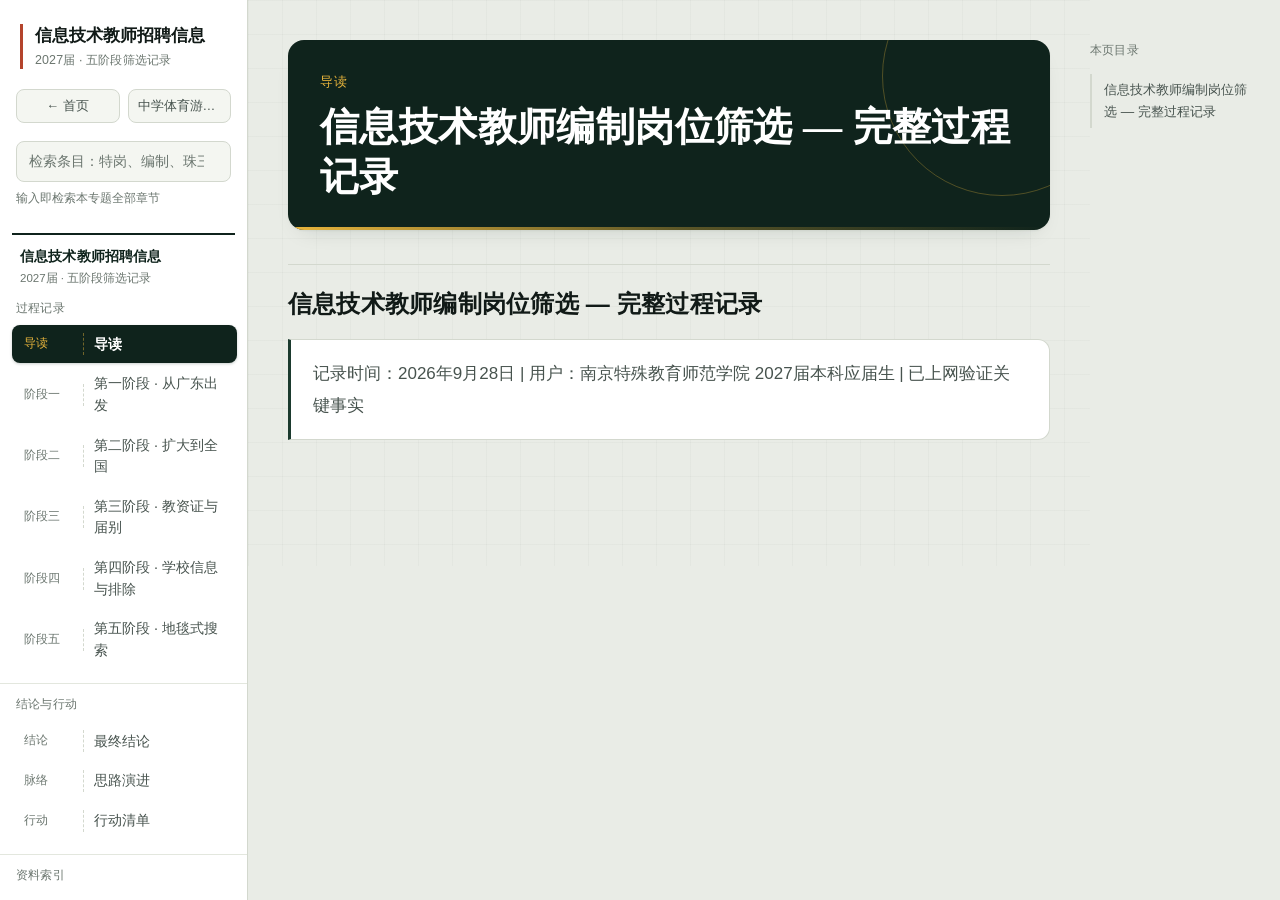
==== hire.html @ 697c70bc "首页+分页面改造：index.html/sport.html/hire.html 拆分上线" ====
<!DOCTYPE html>
<html lang="zh-CN">
<head>
<meta charset="utf-8">
<meta name="viewport" content="width=device-width, initial-scale=1">
<title>信息技术教师招聘信息 · 教学资料库</title>
<meta name="description" content="信息技术教师招聘信息筛选记录（2027届）：五阶段筛选过程、结论与行动清单、资料索引与报考条件画像，共 13 个章节。">
<meta name="theme-color" content="#0F231C">
<meta name="color-scheme" content="light">
<link rel="icon" href="data:image/svg+xml,%3Csvg xmlns='http://www.w3.org/2000/svg' viewBox='0 0 32 32'%3E%3Crect width='32' height='32' rx='7' fill='%230F231C'/%3E%3Cpath d='M6 23 L26 9' stroke='%23E9B53C' stroke-width='2.6' stroke-linecap='round'/%3E%3Ccircle cx='10.5' cy='11' r='3.2' fill='none' stroke='%23E9B53C' stroke-width='2.4'/%3E%3C/svg%3E">
<link rel="stylesheet" href="assets/style.css">
</head>
<body>
<div class="progress" aria-hidden="true"><span class="progress__bar" id="progressBar"></span></div>

<header class="topbar">
  <button type="button" class="topbar__btn" id="menuBtn" aria-expanded="false" aria-controls="sidebar">目录</button>
  <span class="topbar__title" id="topbarTitle">信息技术教师招聘信息</span>
  <span class="topbar__lane" id="topbarLane"></span>
  <a class="topbar__btn" href="index.html">首页</a>
</header>

<div class="layout">
  <nav class="sidebar" id="sidebar" aria-label="站点目录">
    <div class="sidebar__inner">
      <p class="sidebar__brand">信息技术教师招聘信息<span>2027届 · 五阶段筛选记录</span></p>

      <div class="xnav">
        <a href="index.html">← 首页</a>
        <a href="sport.html">中学体育游戏教学法 →</a>
      </div>

      <div class="search">
        <label class="sr-only" for="searchInput">本专题检索</label>
        <input type="search" id="searchInput" placeholder="检索条目：特岗、编制、珠三角" autocomplete="off" aria-describedby="searchHint">
        <p class="search__hint" id="searchHint">输入即检索本专题全部章节</p>
        <div class="search__results" id="searchResults" hidden></div>
      </div>

      <div class="nav-groups" id="navGroups"></div>

      <p class="sidebar__foot">筛选记录《教师招聘信息汇总_信息技术_2027届.md》<br>共 <b>13</b> 个章节 · 含资料索引与联系方式</p>
    </div>
  </nav>

  <main class="content" id="content">
    <article class="article" id="article"></article>
    <noscript><p class="prose">本站为纯静态站点，需要启用 JavaScript 才能浏览。</p></noscript>
  </main>

  <aside class="toc" aria-label="本页目录">
    <p class="toc__title">本页目录</p>
    <ol class="toc__list" id="tocList"></ol>
  </aside>
</div>

<div class="scrim" id="scrim"></div>

<script src="assets/hire-data.js"></script>
<script src="assets/app.js"></script>
</body>
</html>
---- assets/style.css ----
/* =========================================================
   中学体育游戏教学法 · 专项分类整理   样式表
   设计方向：日光场地（Daylight Field）
   —— 浅场地面 + 深墨「场次牌」+ 跑道砖红信号色 + 场地标线结构装置
   约束：仅视觉与交互层；不改动任何信息架构与文字内容
   ========================================================= */

:root{
  /* 场地材质 */
  --ground:#E9ECE6;
  --surface:#FFFFFF;
  --surface-2:#F4F6F1;
  --rule:#D3D8CE;
  --rule-soft:#E3E7DE;

  /* 墨色层级 */
  --ink:#111A17;
  --ink-2:#47534E;
  --ink-3:#6B766F;

  /* 场次牌（深墨绿） */
  --deep:#0F231C;
  --deep-2:#1B3A2E;
  --on-deep:#E8F0EA;

  /* 标线 */
  --court:#E9B53C;
  --clay:#B4442C;
  --clay-ink:#8E3521;
  --clay-tint:rgba(180,68,44,.07);

  --gutter:40px;

  /* —— 精修：排版向量分轨 ——
     --shell   内容壳最大宽度（场次牌 / 列表 / 表格 / 文献等结构件）
     --measure 纯文本段落行宽上限（78ch ≈ 78 个等宽字符 ≈ 46 个汉字/行，
               落在 70–80 字符的可读带宽内，避免整幅缩窄） */
  --shell:1200px;
  --measure:78ch;

  --font-body:"Microsoft YaHei UI","Microsoft YaHei","PingFang SC","Hiragino Sans GB","Segoe UI",sans-serif;
  --font-serif:"Source Han Serif SC","Noto Serif SC","Songti SC","STSong","SimSun",serif;
  --font-num:"Cascadia Code","JetBrains Mono",Consolas,"Lucida Console",monospace;

  --shadow-1:0 1px 2px rgba(15,35,28,.05),0 10px 24px -14px rgba(15,35,28,.20);
  --shadow-2:0 2px 6px rgba(15,35,28,.07),0 26px 50px -26px rgba(15,35,28,.30);

  --ease:cubic-bezier(.22,.68,.24,1);
  --r-sm:8px;
  --r-md:12px;
  --r-lg:16px;
}

*,*::before,*::after{box-sizing:border-box}

html{scroll-padding-top:28px}

body{
  margin:0;
  background:var(--ground);
  color:var(--ink);
  font:400 17px/1.85 var(--font-body);
  -webkit-font-smoothing:antialiased;
}

a{color:inherit}

::selection{background:var(--court);color:var(--ink)}

:focus-visible{outline:2px solid var(--clay);outline-offset:2px;border-radius:4px}

.sr-only{
  position:absolute;width:1px;height:1px;padding:0;margin:-1px;
  overflow:hidden;clip:rect(0 0 0 0);white-space:nowrap;border:0;
}

/* ---------------- 顶部滚动进度条 ---------------- */
.progress{
  position:fixed;top:0;left:0;right:0;height:2px;z-index:60;
  background:transparent;pointer-events:none;
}
.progress__bar{
  display:block;height:100%;width:100%;background:var(--clay);
  transform:scaleX(0);transform-origin:0 50%;
}

/* ---------------- 移动端顶栏 ---------------- */
.topbar{display:none}

/* ---------------- 三栏布局 ---------------- */
.layout{
  display:grid;
  grid-template-columns:248px minmax(0,1fr) 190px;
  align-items:start;
}

/* ---------------- 侧栏：分道目录 ---------------- */
.sidebar{
  background:var(--surface);
  border-right:1px solid var(--rule);
  position:sticky;
  top:0;
  height:100vh;
  overflow-y:auto;
}
.sidebar__inner{display:flex;flex-direction:column;min-height:100%;padding:24px 0 22px}

.sidebar__brand{
  margin:0 20px 20px;
  padding-left:12px;
  border-left:3px solid var(--clay);
  font-family:var(--font-serif);
  font-size:1.0625rem;
  font-weight:700;
  line-height:1.45;
  color:var(--ink);
}
.sidebar__brand span{
  display:block;
  margin-top:2px;
  font-family:var(--font-body);
  font-size:.78rem;
  font-weight:400;
  color:var(--ink-3);
  letter-spacing:.01em;
}

/* 检索 */
.search{position:relative;padding:0 16px;margin-bottom:20px}
.search input{
  width:100%;
  background:var(--surface-2);
  border:1px solid var(--rule);
  border-radius:var(--r-sm);
  color:var(--ink);
  font:400 .9rem/1.5 var(--font-body);
  padding:9px 12px;
  transition:border-color .16s var(--ease),box-shadow .16s var(--ease),background-color .16s var(--ease);
}
.search input::placeholder{color:var(--ink-3)}
.search input:focus{outline:none;background:var(--surface);border-color:var(--clay);box-shadow:0 0 0 3px rgba(180,68,44,.26)}
.search input:focus-visible{outline:none}
.search__hint{margin:7px 0 0;font-size:.76rem;color:var(--ink-3);line-height:1.6}

.search__results{
  position:absolute;
  top:100%;
  left:16px;
  right:16px;
  z-index:55;
  max-height:min(62vh,420px);
  overflow-y:auto;
  background:var(--surface);
  border:1px solid var(--rule);
  border-radius:var(--r-md);
  box-shadow:var(--shadow-2);
  animation:pop .16s var(--ease) both;
}
@keyframes pop{from{opacity:0;transform:translateY(-4px)}to{opacity:1;transform:none}}

.hit-count{
  margin:0;padding:9px 13px;
  font-size:.76rem;color:var(--ink-3);
  background:var(--surface-2);
  border-bottom:1px solid var(--rule-soft);
}
.hit{
  display:block;padding:10px 13px 11px;
  text-decoration:none;
  border-bottom:1px solid var(--rule-soft);
  transition:background-color .14s var(--ease);
}
.hit:last-child{border-bottom:0}
.hit:hover{background:var(--surface-2)}
.hit__meta{
  display:block;margin-bottom:3px;
  font-size:.74rem;color:var(--ink-3);
}
.hit__meta::before{content:"";display:inline-block;width:5px;height:5px;margin-right:6px;vertical-align:1px;background:var(--clay);border-radius:1px}
.hit__text{display:block;font-size:1rem;line-height:1.7;color:var(--ink)}
.hit mark{background:rgba(233,181,60,.55);color:var(--ink);border-radius:3px;padding:0 2px}
.hit--empty{margin:0;padding:14px;font-size:1rem;color:var(--ink-2);line-height:1.7}

/* 导航：专题 → 分组 → 条目 */
.nav-topic{
  margin:16px 12px 4px;
  padding:12px 8px 0;
  border-top:2px solid var(--deep);
}
.nav-topic--first{margin-top:4px}
.nav-topic__name{
  margin:0;
  font-family:var(--font-serif);
  font-size:.86rem;
  font-weight:700;
  line-height:1.5;
  color:var(--deep);
  letter-spacing:.01em;
}
.nav-topic__note{
  margin:3px 0 0;
  font-size:.72rem;
  line-height:1.5;
  color:var(--ink-3);
}
.nav-topic + .nav-group{margin-top:8px}
.nav-topic + .nav-group > .nav-group__title{border-top:0;padding-top:2px}

.nav-groups{margin-bottom:10px}
.nav-group{margin-bottom:14px}
.nav-group__title{
  margin:0 0 6px;
  padding:10px 20px 0 16px;
  border-top:1px solid var(--rule-soft);
  font-size:.74rem;
  color:var(--ink-3);
  letter-spacing:.02em;
}

.nav-item{
  display:flex;
  align-items:center;
  gap:10px;
  margin:2px 10px 2px 12px;
  padding:8px 12px;
  border-radius:var(--r-sm);
  color:var(--ink-2);
  text-decoration:none;
  transition:background-color .16s var(--ease),color .16s var(--ease),transform .16s var(--ease);
}
.lane-no{
  flex:none;
  width:60px;
  padding-right:10px;
  border-right:1px dashed var(--rule);
  font-size:.74rem;
  font-variant-numeric:tabular-nums;
  color:var(--ink-3);
  transition:color .16s var(--ease),border-color .16s var(--ease);
}
.lane-name{font-size:.9rem;line-height:1.5;min-width:0}

@media (hover:hover){
  .nav-item:hover{background:var(--surface-2);color:var(--ink);transform:translateX(2px)}
}

.nav-item[aria-current="true"]{
  background:var(--deep);
  color:#FFFFFF;
  transform:none;
  box-shadow:0 1px 3px rgba(15,35,28,.22);
}
.nav-item[aria-current="true"] .lane-no{color:var(--court);border-right-color:rgba(233,181,60,.45)}
.nav-item[aria-current="true"] .lane-name{font-weight:600}

.sidebar__foot{
  margin:auto 20px 0;
  padding-top:16px;
  border-top:1px solid var(--rule-soft);
  font-size:.76rem;
  line-height:1.7;
  color:var(--ink-3);
}
.sidebar__foot b{font-family:var(--font-num);font-size:.95em;font-weight:400;color:var(--clay-ink)}

/* ---------------- 内容区 ---------------- */
.content{
  min-width:0;
  padding:40px var(--gutter) 104px;
  background-image:
    linear-gradient(rgba(15,35,28,.026) 1px,transparent 1px),
    linear-gradient(90deg,rgba(15,35,28,.026) 1px,transparent 1px);
  background-size:34px 34px;
}
.article{max-width:var(--shell);margin:0 auto}

/* 场次牌 */
.sec-head{
  position:relative;
  isolation:isolate;
  overflow:hidden;
  margin:0 0 34px;
  padding:30px 32px 28px;
  background:var(--deep);
  border-radius:var(--r-lg);
  color:var(--on-deep);
  box-shadow:var(--shadow-1);
}
.sec-head::before{
  content:"";
  position:absolute;
  right:-72px;top:-84px;
  width:240px;height:240px;
  border-radius:50%;
  border:1.5px solid rgba(233,181,60,.30);
  pointer-events:none;
}
.sec-head::after{
  content:"";
  position:absolute;
  left:0;right:0;bottom:0;
  height:3px;
  background:linear-gradient(90deg,var(--court) 0%,rgba(233,181,60,.35) 52%,rgba(233,181,60,0) 100%);
  pointer-events:none;
}
.sec-lane{
  position:relative;z-index:1;
  margin:0 0 8px;
  font-size:.8rem;
  letter-spacing:.06em;
  font-variant-numeric:tabular-nums;
  color:var(--court);
}
.sec-title{
  position:relative;z-index:1;
  margin:0;
  font-family:var(--font-serif);
  font-size:clamp(1.7rem,1.25rem + 1.5vw,2.45rem);
  font-weight:700;
  line-height:1.28;
  letter-spacing:.01em;
  color:#FFFFFF;
}

/* 正文层级 */
.prose{margin:0 0 18px;max-width:min(100%,var(--measure))}

.h2{
  margin:34px 0 18px;
  padding-top:22px;
  border-top:1px solid var(--rule);
  font-family:var(--font-body);
  font-size:1.5rem;
  font-weight:700;
  line-height:1.42;
  letter-spacing:.01em;
  scroll-margin-top:28px;
}
.h3{
  margin:30px 0 14px;
  font-size:1.15rem;
  font-weight:700;
  line-height:1.5;
  color:var(--ink);
  scroll-margin-top:28px;
}
.h3::before{
  content:"";
  display:inline-block;
  width:3px;height:.86em;
  margin-right:9px;
  vertical-align:-.06em;
  background:var(--clay);
  border-radius:2px;
}

/* ---------------- 列表 ---------------- */
.list{margin:0 0 20px;padding:0;max-width:100%}
.list li{margin:0 0 12px;line-height:1.85}

ul.list{list-style:none}
ul.list > li{position:relative;padding-left:1.35em}
ul.list > li::before{
  content:"";
  position:absolute;
  left:0;top:.75em;
  width:6px;height:6px;
  border-radius:1px;
  background:var(--clay);
}

ol.list{list-style:none;counter-reset:item}
ol.list > li{position:relative;padding-left:1.9em;counter-increment:item}
ol.list > li::before{
  content:counter(item) ".";
  position:absolute;
  left:0;top:0;
  width:1.5em;
  font-family:var(--font-num);
  font-size:.85em;
  line-height:2.18;
  color:var(--clay-ink);
}

/* 注意事项 / 风险 */
.list--alert{list-style:none;padding-left:0;max-width:100%}
.list--alert > li{
  padding:13px 17px;
  margin:0 0 12px;
  background:var(--clay-tint);
  border-left:3px solid var(--clay);
  border-radius:0 var(--r-sm) var(--r-sm) 0;
  color:var(--ink);
}
.list--alert > li::before{content:none}

/* 性别效应提示 */
.sex-note{
  display:block;
  margin:12px 0 0;
  padding:11px 16px;
  background:var(--clay-tint);
  border-left:3px solid var(--clay);
  border-radius:0 var(--r-sm) var(--r-sm) 0;
  color:var(--clay-ink);
  font-size:1rem;
  line-height:1.8;
}

/* ---------------- 引文块 ---------------- */
.quote{
  margin:0 0 22px;
  padding:18px 22px;
  background:var(--surface);
  border:1px solid var(--rule);
  border-left:3px solid var(--deep-2);
  border-radius:0 var(--r-md) var(--r-md) 0;
  color:var(--ink-2);
}
.quote p{margin:0 0 10px}
.quote p:last-child{margin-bottom:0}

/* ---------------- 表格 ---------------- */
.table-wrap{
  margin:6px 0 20px;
  overflow-x:auto;
  -webkit-overflow-scrolling:touch;
  background:var(--surface);
  border:1px solid var(--rule);
  border-radius:var(--r-md);
  box-shadow:var(--shadow-1);
}
/* 精修④：横向滚动可见化——消除窄屏"表格被裁断"的观感 */
.table-wrap::-webkit-scrollbar{height:7px}
.table-wrap::-webkit-scrollbar-track{background:transparent}
.table-wrap::-webkit-scrollbar-thumb{background:var(--rule);border-radius:99px}
.table-wrap::-webkit-scrollbar-thumb:hover{background:var(--ink-3)}
table{width:100%;min-width:560px;border-collapse:collapse;font-size:1rem}
th,td{
  padding:14px 18px;
  text-align:left;
  vertical-align:top;
  line-height:1.85;
  border-bottom:1px solid var(--rule-soft);
}
thead th{
  background:var(--deep);
  color:var(--on-deep);
  font-weight:600;
  font-size:1rem;
  white-space:nowrap;
}
tbody tr{transition:background-color .14s var(--ease)}
tbody tr:nth-child(even){background:var(--surface-2)}
tbody tr:hover{background:rgba(233,181,60,.14)}
tbody tr:last-child td{border-bottom:0}

.scroll-hint{display:none;margin:0 0 20px;font-size:.8rem;color:var(--ink-3)}

/* ---------------- 分隔线与代码 ---------------- */
.rule{border:0;height:0;border-top:1px dashed var(--rule);margin:30px 0}

code{
  font-family:var(--font-num);
  font-size:.88em;
  padding:1px 5px;
  background:var(--surface-2);
  border:1px solid var(--rule-soft);
  border-radius:4px;
  color:var(--deep-2);
}
pre.code{
  margin:0 0 18px;
  padding:16px 18px;
  overflow-x:auto;
  background:var(--deep);
  color:var(--on-deep);
  border-radius:var(--r-md);
  box-shadow:var(--shadow-1);
}
pre.code code{background:none;border:0;padding:0;color:inherit;font-size:.88rem;line-height:1.75}

/* ---------------- 引用编号 ---------------- */
.ref-link{
  display:inline-block;
  margin:0 1px;
  padding:0 4px;
  border-radius:5px;
  background:var(--clay-tint);
  color:var(--clay-ink);
  font-size:.8em;
  font-variant-numeric:tabular-nums;
  text-decoration:none;
  white-space:nowrap;
  transition:background-color .14s var(--ease),color .14s var(--ease);
}
.ref-link:hover{background:var(--clay);color:#FFFFFF}

/* ---------------- 实施流程 ---------------- */
.flow{
  position:relative;
  margin:0 0 18px;
  padding:0 0 0 26px;
  list-style:none;
  max-width:100%;
}
.flow::before{
  content:"";
  position:absolute;
  left:5px;top:10px;bottom:14px;
  border-left:2px dashed rgba(15,35,28,.26);
}
.flow li{position:relative;padding:0 0 18px}
.flow li::before{
  content:"";
  position:absolute;
  left:-26px;top:.62em;
  width:11px;height:11px;
  margin-top:-5px;
  background:var(--surface);
  border:2px solid var(--deep-2);
  border-radius:3px;
}
.flow li:last-child::before{background:var(--court);border-color:var(--deep)}
.flow__foot{margin:0 0 20px;color:var(--deep-2);font-size:1rem}

/* ---------------- 参考文献 ---------------- */
.reflist{list-style:none;margin:0;padding:0}
.ref-item{
  display:grid;
  grid-template-columns:64px minmax(0,1fr);
  gap:16px;
  padding:20px 0;
  border-top:1px solid var(--rule-soft);
  scroll-margin-top:28px;
}
.ref-item:first-child{border-top:1px solid var(--rule)}
.ref-num{
  justify-self:start;
  padding:1px 7px;
  border-radius:6px;
  background:var(--clay-tint);
  color:var(--clay-ink);
  font-family:var(--font-num);
  font-size:.8rem;
  line-height:1.7;
  font-variant-numeric:tabular-nums;
}
.ref-body{min-width:0;font-size:1rem;line-height:1.85;color:var(--ink-2)}

/* ---------------- 本页目录 ---------------- */
.toc{
  position:sticky;
  top:0;
  max-height:100vh;
  overflow-y:auto;
  padding:40px 22px 40px 0;
  font-size:.84rem;
}
.toc__title{margin:0 0 12px;font-size:.74rem;color:var(--ink-3);letter-spacing:.02em}
.toc__list{list-style:none;margin:0;padding:0;border-left:2px solid var(--rule)}
.toc__item a{
  display:block;
  margin-left:-2px;
  padding:5px 0 5px 12px;
  border-left:2px solid transparent;
  color:var(--ink-2);
  text-decoration:none;
  line-height:1.65;
  transition:color .15s var(--ease),border-color .15s var(--ease);
}
.toc__item a:hover{color:var(--ink);border-left-color:var(--rule)}
.toc__item--3 a{padding-left:22px;font-size:.78rem}
.toc__item a[aria-current="true"]{border-left-color:var(--clay);color:var(--ink);font-weight:600}

/* ---------------- 命中高亮 ---------------- */
.is-target{animation:flash 2.2s var(--ease) 1}
@keyframes flash{
  0%{background-color:rgba(233,181,60,.55)}
  100%{background-color:transparent}
}

/* ---------------- 首屏与切换动效 ---------------- */
@keyframes rise{
  from{opacity:0;transform:translateY(10px)}
  to{opacity:1;transform:none}
}
@keyframes fadein{
  from{opacity:0}
  to{opacity:1}
}
.article.is-boot > *{animation:rise .52s var(--ease) both}
.article.is-switch{animation:fadein .18s var(--ease) both}

/* ---------------- 遮罩（移动端抽屉） ---------------- */
.scrim{display:none}

/* ---------------- 无小节视图：收起右栏，避免空目录列 ---------------- */
html[data-view="evidence"] .toc,
html[data-view="refs"] .toc,
.toc:has(.toc__list:empty){display:none}

html[data-view="evidence"] .layout,
html[data-view="refs"] .layout{grid-template-columns:248px minmax(0,1fr)}

/* =========================================================
   响应式
   ========================================================= */
@media (max-width:1180px){
  .layout{grid-template-columns:248px minmax(0,1fr)}
  .toc{display:none}
}

@media (max-width:980px){
  :root{--gutter:26px}
  .content{padding:32px var(--gutter) 92px}
}

@media (max-width:768px){
  :root{--gutter:18px}
  html{scroll-padding-top:60px}

  /* 精修③：压缩首屏垂直空间——顶栏收紧，页面标题更早进入视野 */
  .topbar{
    display:flex;
    align-items:center;
    gap:10px;
    position:sticky;
    top:0;
    z-index:50;
    padding:7px 12px;
    background:rgba(255,255,255,.92);
    -webkit-backdrop-filter:saturate(180%) blur(12px);
    backdrop-filter:saturate(180%) blur(12px);
    border-bottom:1px solid var(--rule);
    color:var(--ink);
  }
  .topbar__btn{
    padding:6px 11px;
    border:1px solid var(--rule);
    border-radius:var(--r-sm);
    background:var(--surface);
    color:var(--ink);
    font:400 .88rem/1.35 var(--font-body);
    cursor:pointer;
    transition:border-color .16s var(--ease),color .16s var(--ease);
  }
  .topbar__btn:hover{border-color:var(--clay);color:var(--clay-ink)}
  .topbar__btn[aria-expanded="true"]{background:var(--deep);border-color:var(--deep);color:#FFFFFF}
  .topbar__title{font-family:var(--font-serif);font-size:1rem;font-weight:700}
  .topbar__lane{margin-left:auto;font-size:.76rem;color:var(--clay-ink);font-variant-numeric:tabular-nums}

  .layout{display:block}

  .sidebar{
    position:fixed;
    top:0;left:0;bottom:0;
    width:86%;
    max-width:330px;
    height:100%;
    z-index:70;
    border-right:1px solid var(--rule);
    box-shadow:var(--shadow-2);
    transform:translateX(-102%);
    transition:transform .26s var(--ease);
  }
  body.nav-open .sidebar{transform:none}

  .scrim{
    display:block;
    position:fixed;
    inset:0;
    z-index:65;
    background:rgba(15,35,28,.42);
    opacity:0;
    visibility:hidden;
    transition:opacity .22s var(--ease),visibility .22s;
  }
  body.nav-open .scrim{opacity:1;visibility:visible}

  /* 精修③④：移动端首屏垂直空间压缩 + 间距节奏校准 */
  .content{padding:14px var(--gutter) 76px;background-image:none}
  .sec-head{padding:18px 20px 17px;margin-bottom:24px;border-radius:var(--r-md)}
  .sec-head::before{right:-96px;top:-104px}
  .sec-lane{margin:0 0 6px}
  .sec-title{line-height:1.26}
  .h2{font-size:1.3rem;margin:28px 0 14px;padding-top:16px}
  .h3{font-size:1.1rem}
  table{min-width:560px}
  .scroll-hint{display:block}
  .ref-item{grid-template-columns:56px minmax(0,1fr);gap:12px}
}

/* ---------------- 降低动效 ---------------- */
@media (prefers-reduced-motion: reduce){
  *,*::before,*::after{
    animation-duration:.001ms !important;
    animation-iteration-count:1 !important;
    transition-duration:.001ms !important;
    scroll-behavior:auto !important;
  }
  html{scroll-behavior:auto}
  .nav-item:hover{transform:none}
  .search__results{animation:none}
}

/* ---------------- 站内导航：首页 / 专题切换 ---------------- */
.xnav{
  display:flex;
  gap:8px;
  padding:0 16px;
  margin:0 0 18px;
}
.xnav a{
  flex:1 1 0;
  min-width:0;
  padding:7px 9px;
  border:1px solid var(--rule);
  border-radius:var(--r-sm);
  background:var(--surface-2);
  color:var(--ink-2);
  font-size:.8rem;
  line-height:1.4;
  text-align:center;
  text-decoration:none;
  white-space:nowrap;
  overflow:hidden;
  text-overflow:ellipsis;
  transition:border-color .16s var(--ease),color .16s var(--ease),background-color .16s var(--ease);
}
.xnav a:hover{border-color:var(--clay);color:var(--clay-ink);background:var(--clay-tint)}
a.topbar__btn{text-decoration:none;display:inline-block}

/* ---------------- 打印 ---------------- */
@media print{
  .topbar,.sidebar,.toc,.progress,.scrim,.search{display:none !important}
  .layout{display:block}
  .content{padding:0;background-image:none}
  .sec-head{background:#FFFFFF;color:var(--ink);box-shadow:none;border:1px solid var(--rule)}
  .sec-title,.sec-lane{color:var(--ink)}
  .sec-head::before,.sec-head::after{display:none}
  .table-wrap{box-shadow:none}
}
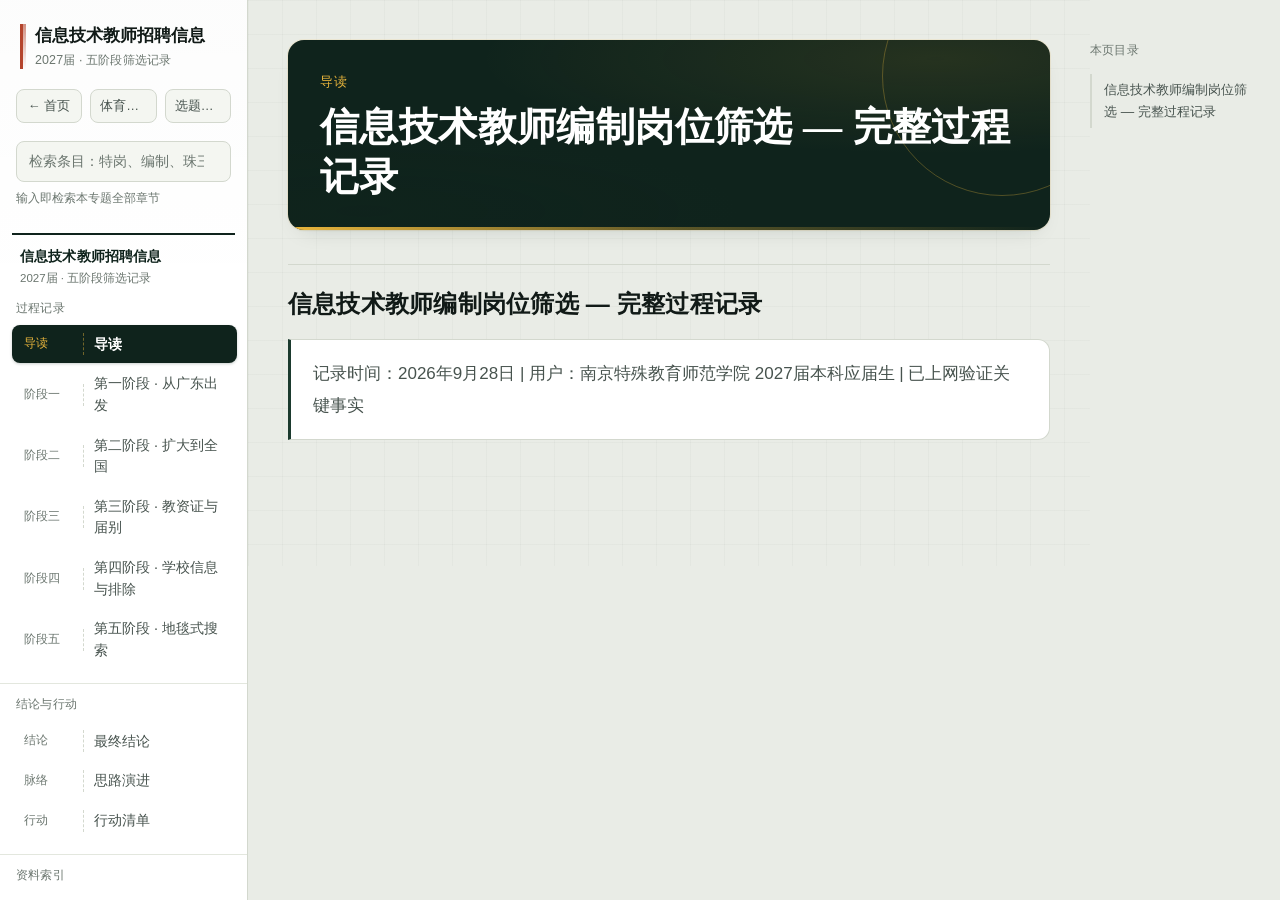
==== commit 1dbf35c8: "新增研究课题的选择专题页: research.html + research-data.js, 首页与导航三专题互链" ====
--- a/hire.html
+++ b/hire.html
@@ -27,7 +27,8 @@
 
       <div class="xnav">
         <a href="index.html">← 首页</a>
-        <a href="sport.html">中学体育游戏教学法 →</a>
+        <a href="sport.html">体育专题</a>
+        <a href="research.html">选题专题</a>
       </div>
 
       <div class="search">
--- a/assets/style.css
+++ b/assets/style.css
@@ -96,7 +96,9 @@
 
 /* ---------------- 侧栏：分道目录 ---------------- */
 .sidebar{
-  background:var(--surface);
+  background:
+    linear-gradient(180deg,rgba(15,35,28,.012) 0%,transparent 35%),
+    var(--surface);
   border-right:1px solid var(--rule);
   position:sticky;
   top:0;
@@ -114,6 +116,15 @@
   font-weight:700;
   line-height:1.45;
   color:var(--ink);
+  position:relative;
+}
+.sidebar__brand::after{
+  content:"";
+  position:absolute;
+  left:0;top:0;bottom:0;
+  width:3px;
+  background:linear-gradient(180deg,var(--clay),transparent);
+  opacity:.6;
 }
 .sidebar__brand span{
   display:block;
@@ -138,7 +149,7 @@
   transition:border-color .16s var(--ease),box-shadow .16s var(--ease),background-color .16s var(--ease);
 }
 .search input::placeholder{color:var(--ink-3)}
-.search input:focus{outline:none;background:var(--surface);border-color:var(--clay);box-shadow:0 0 0 3px rgba(180,68,44,.26)}
+.search input:focus{outline:none;background:var(--surface);border-color:var(--clay);box-shadow:0 0 0 3px rgba(180,68,44,.26),0 0 12px rgba(233,181,60,.08)}
 .search input:focus-visible{outline:none}
 .search__hint{margin:7px 0 0;font-size:.76rem;color:var(--ink-3);line-height:1.6}
 
@@ -241,7 +252,7 @@
 .lane-name{font-size:.9rem;line-height:1.5;min-width:0}
 
 @media (hover:hover){
-  .nav-item:hover{background:var(--surface-2);color:var(--ink);transform:translateX(2px)}
+  .nav-item:hover{background:var(--surface-2);color:var(--ink);transform:translateX(2px);box-shadow:0 0 8px rgba(233,181,60,.06)}
 }
 
 .nav-item[aria-current="true"]{
@@ -281,10 +292,16 @@
   overflow:hidden;
   margin:0 0 34px;
   padding:30px 32px 28px;
-  background:var(--deep);
+  background:
+    radial-gradient(ellipse 60% 50% at 85% 10%,rgba(233,181,60,.10),transparent),
+    radial-gradient(ellipse 50% 40% at 10% 90%,rgba(15,35,28,.08),transparent),
+    var(--deep);
   border-radius:var(--r-lg);
   color:var(--on-deep);
-  box-shadow:var(--shadow-1);
+  box-shadow:
+    0 1px 2px rgba(15,35,28,.05),
+    0 10px 24px -14px rgba(15,35,28,.20),
+    0 0 0 1px rgba(233,181,60,.12);
 }
 .sec-head::before{
   content:"";
